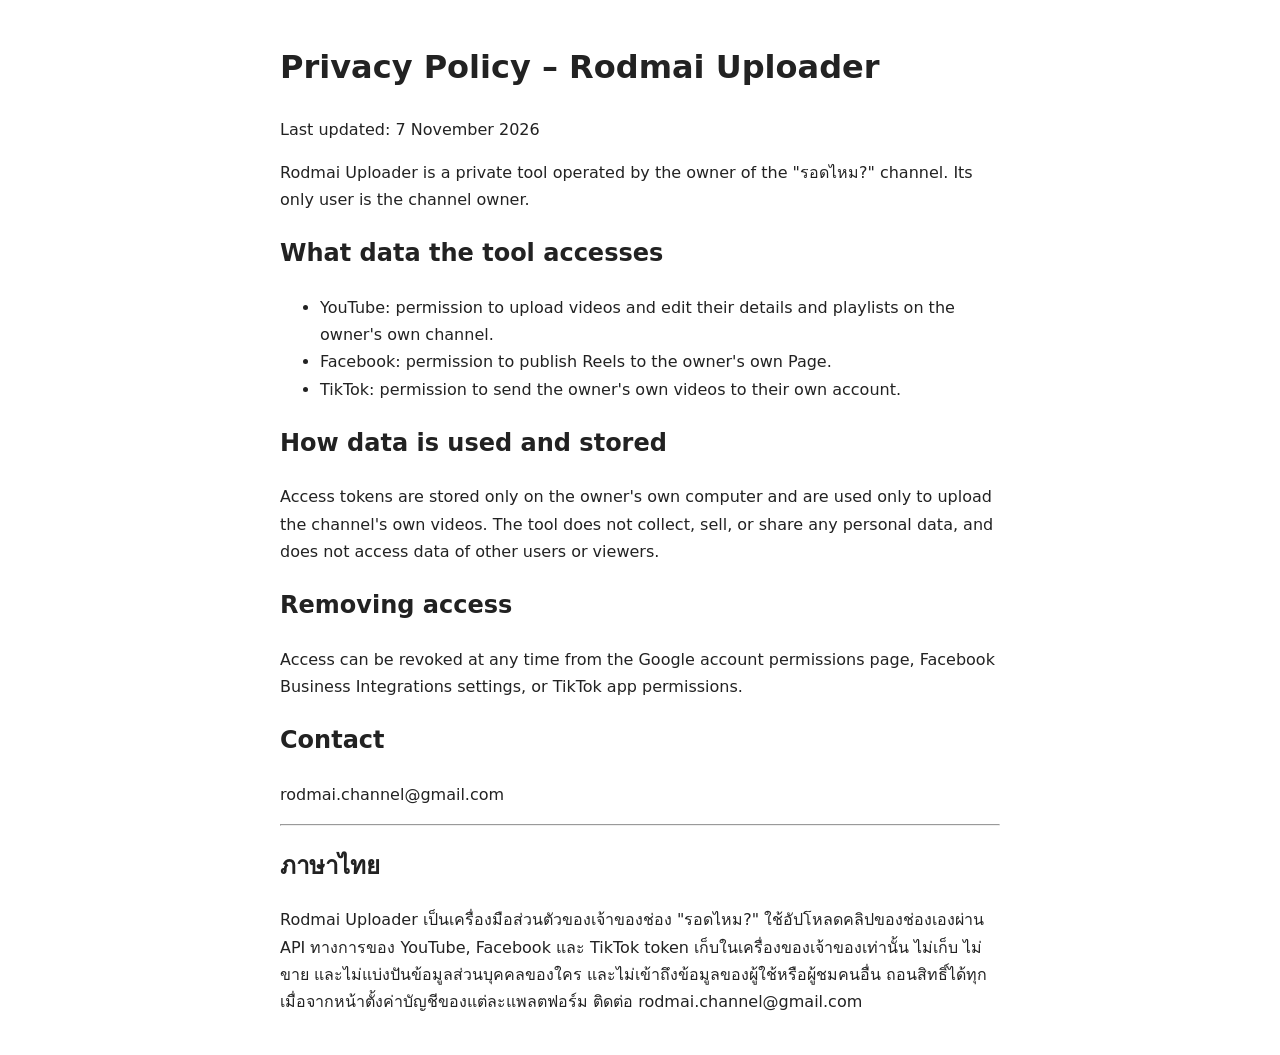
==== privacy.html @ 2d55fa7a "Add files via upload" ====
<!doctype html><html lang="th"><head><meta charset="utf-8"><meta name="viewport" content="width=device-width,initial-scale=1"><title>Privacy Policy – Rodmai Uploader</title>
<style>body{font-family:system-ui,sans-serif;max-width:720px;margin:40px auto;padding:0 16px;line-height:1.7;color:#222}</style></head><body>
<h1>Privacy Policy – Rodmai Uploader</h1>
<p>Last updated: 7 November 2026</p>
<p>Rodmai Uploader is a private tool operated by the owner of the "รอดไหม?" channel. Its only user is the channel owner.</p>
<h2>What data the tool accesses</h2>
<ul><li>YouTube: permission to upload videos and edit their details and playlists on the owner's own channel.</li>
<li>Facebook: permission to publish Reels to the owner's own Page.</li>
<li>TikTok: permission to send the owner's own videos to their own account.</li></ul>
<h2>How data is used and stored</h2>
<p>Access tokens are stored only on the owner's own computer and are used only to upload the channel's own videos. The tool does not collect, sell, or share any personal data, and does not access data of other users or viewers.</p>
<h2>Removing access</h2>
<p>Access can be revoked at any time from the Google account permissions page, Facebook Business Integrations settings, or TikTok app permissions.</p>
<h2>Contact</h2><p>rodmai.channel@gmail.com</p>
<hr><h2>ภาษาไทย</h2>
<p>Rodmai Uploader เป็นเครื่องมือส่วนตัวของเจ้าของช่อง "รอดไหม?" ใช้อัปโหลดคลิปของช่องเองผ่าน API ทางการของ YouTube, Facebook และ TikTok token เก็บในเครื่องของเจ้าของเท่านั้น ไม่เก็บ ไม่ขาย และไม่แบ่งปันข้อมูลส่วนบุคคลของใคร และไม่เข้าถึงข้อมูลของผู้ใช้หรือผู้ชมคนอื่น ถอนสิทธิ์ได้ทุกเมื่อจากหน้าตั้งค่าบัญชีของแต่ละแพลตฟอร์ม ติดต่อ rodmai.channel@gmail.com</p>
</body></html>
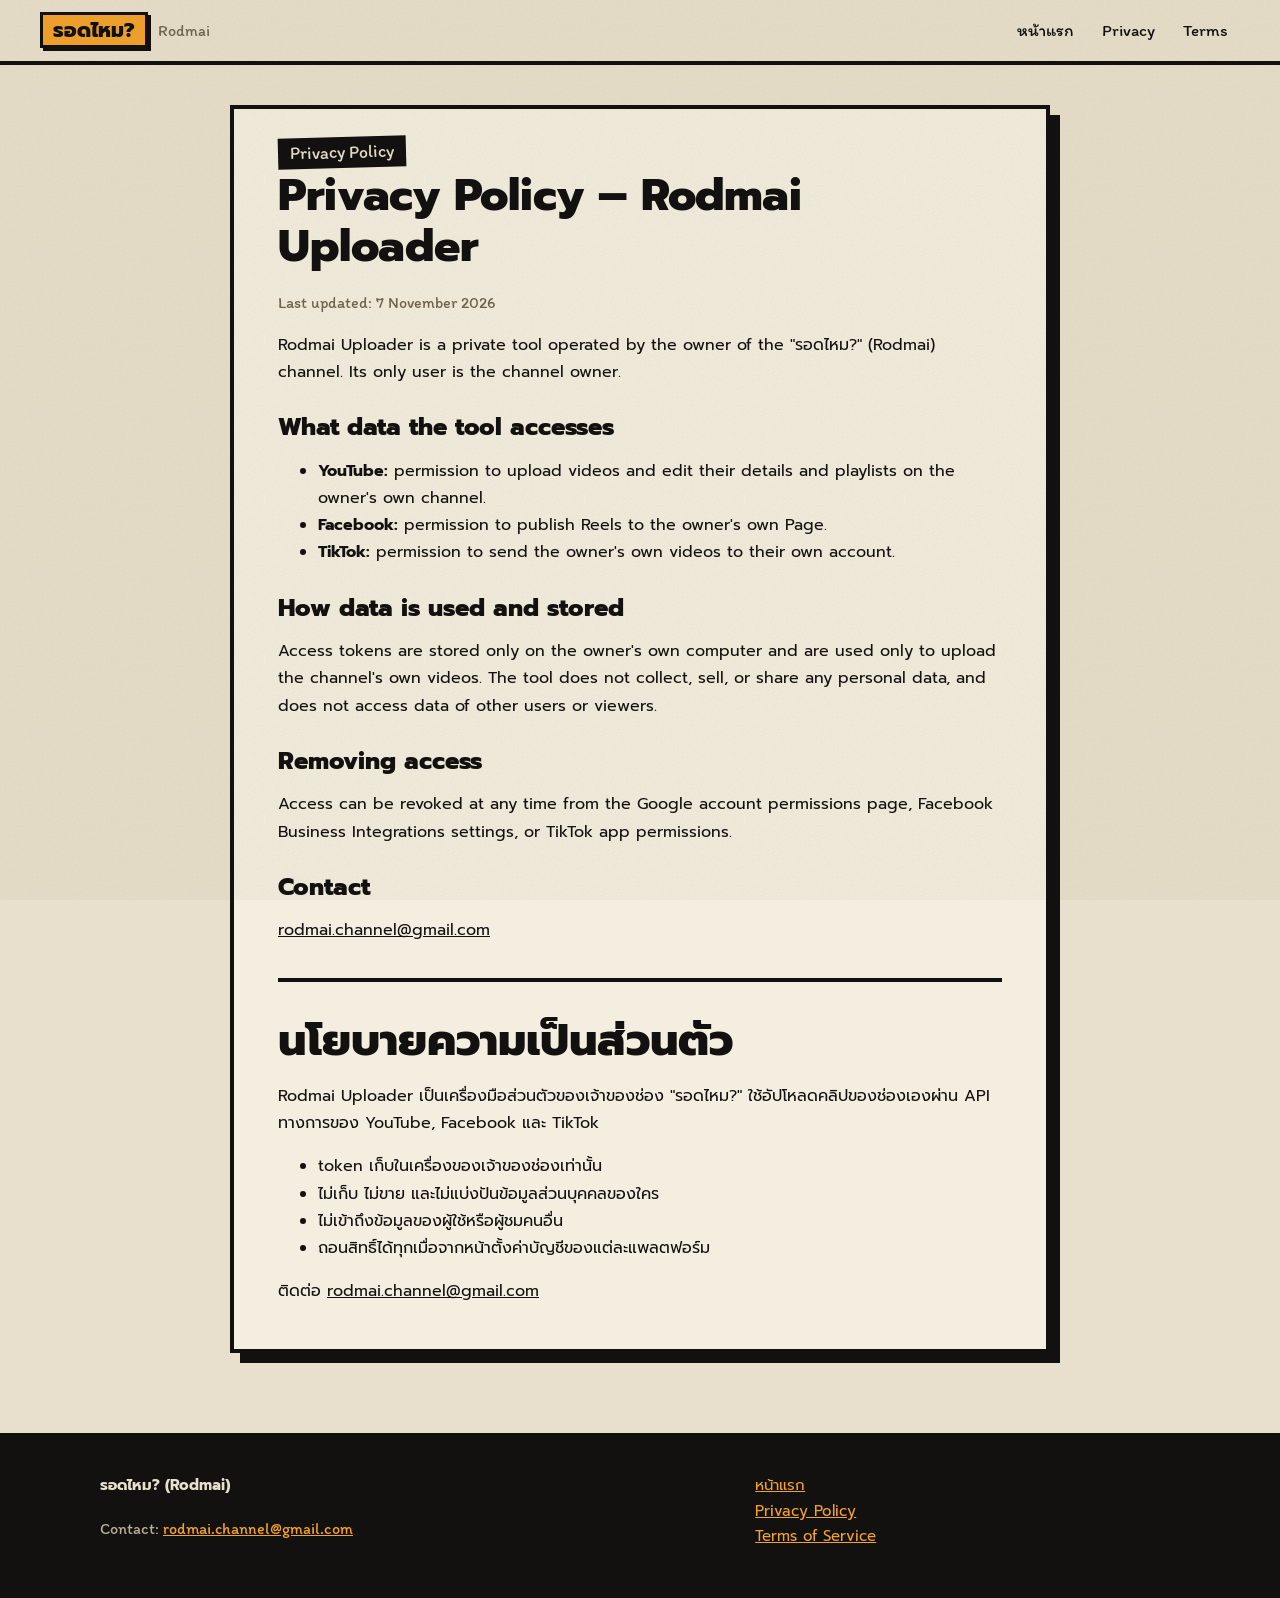
==== commit f948630d: "Update site 2026-11-07" ====
--- a/privacy.html
+++ b/privacy.html
@@ -1,17 +1,29 @@
-<!doctype html><html lang="th"><head><meta charset="utf-8"><meta name="viewport" content="width=device-width,initial-scale=1"><title>Privacy Policy – Rodmai Uploader</title>
-<style>body{font-family:system-ui,sans-serif;max-width:720px;margin:40px auto;padding:0 16px;line-height:1.7;color:#222}</style></head><body>
+<!doctype html>
+<html lang="th"><head><meta charset="utf-8"><meta name="viewport" content="width=device-width,initial-scale=1">
+<title>Privacy Policy · Rodmai Uploader</title>
+<link rel="preconnect" href="https://fonts.googleapis.com"><link rel="preconnect" href="https://fonts.gstatic.com" crossorigin>
+<link href="https://fonts.googleapis.com/css2?family=Itim&family=Prompt:wght@400;600;800&display=swap" rel="stylesheet">
+<link rel="stylesheet" href="style.css?v=3"><link rel="icon" href="data:image/svg+xml,%3Csvg xmlns='http://www.w3.org/2000/svg' viewBox='0 0 100 100'%3E%3Crect x='6' y='6' width='88' height='88' fill='%23F2A32C' stroke='%2312110F' stroke-width='8'/%3E%3Ctext x='50' y='72' text-anchor='middle' font-size='64' font-weight='800' font-family='sans-serif' fill='%2312110F'%3E%3F%3C/text%3E%3C/svg%3E"></head><body>
+<nav class="nav"><a class="brand" href="index.html"><span class="chip">รอดไหม?</span><span class="sub">Rodmai</span></a><ul><li><a href="index.html">หน้าแรก</a></li><li><a href="privacy.html">Privacy</a></li><li><a href="terms.html">Terms</a></li></ul></nav>
+<div class="page-pad"><article class="doc">
+<span class="kicker">Privacy Policy</span>
 <h1>Privacy Policy – Rodmai Uploader</h1>
-<p>Last updated: 7 November 2026</p>
-<p>Rodmai Uploader is a private tool operated by the owner of the "รอดไหม?" channel. Its only user is the channel owner.</p>
+<p class="date">Last updated: 7 November 2026</p>
+<p>Rodmai Uploader is a private tool operated by the owner of the "รอดไหม?" (Rodmai) channel. Its only user is the channel owner.</p>
 <h2>What data the tool accesses</h2>
-<ul><li>YouTube: permission to upload videos and edit their details and playlists on the owner's own channel.</li>
-<li>Facebook: permission to publish Reels to the owner's own Page.</li>
-<li>TikTok: permission to send the owner's own videos to their own account.</li></ul>
+<ul><li><b>YouTube:</b> permission to upload videos and edit their details and playlists on the owner's own channel.</li>
+<li><b>Facebook:</b> permission to publish Reels to the owner's own Page.</li>
+<li><b>TikTok:</b> permission to send the owner's own videos to their own account.</li></ul>
 <h2>How data is used and stored</h2>
 <p>Access tokens are stored only on the owner's own computer and are used only to upload the channel's own videos. The tool does not collect, sell, or share any personal data, and does not access data of other users or viewers.</p>
 <h2>Removing access</h2>
 <p>Access can be revoked at any time from the Google account permissions page, Facebook Business Integrations settings, or TikTok app permissions.</p>
-<h2>Contact</h2><p>rodmai.channel@gmail.com</p>
-<hr><h2>ภาษาไทย</h2>
-<p>Rodmai Uploader เป็นเครื่องมือส่วนตัวของเจ้าของช่อง "รอดไหม?" ใช้อัปโหลดคลิปของช่องเองผ่าน API ทางการของ YouTube, Facebook และ TikTok token เก็บในเครื่องของเจ้าของเท่านั้น ไม่เก็บ ไม่ขาย และไม่แบ่งปันข้อมูลส่วนบุคคลของใคร และไม่เข้าถึงข้อมูลของผู้ใช้หรือผู้ชมคนอื่น ถอนสิทธิ์ได้ทุกเมื่อจากหน้าตั้งค่าบัญชีของแต่ละแพลตฟอร์ม ติดต่อ rodmai.channel@gmail.com</p>
+<h2>Contact</h2><p><a href="mailto:rodmai.channel@gmail.com">rodmai.channel@gmail.com</a></p>
+<hr>
+<h1>นโยบายความเป็นส่วนตัว</h1>
+<p>Rodmai Uploader เป็นเครื่องมือส่วนตัวของเจ้าของช่อง "รอดไหม?" ใช้อัปโหลดคลิปของช่องเองผ่าน API ทางการของ YouTube, Facebook และ TikTok</p>
+<ul><li>token เก็บในเครื่องของเจ้าของช่องเท่านั้น</li><li>ไม่เก็บ ไม่ขาย และไม่แบ่งปันข้อมูลส่วนบุคคลของใคร</li><li>ไม่เข้าถึงข้อมูลของผู้ใช้หรือผู้ชมคนอื่น</li><li>ถอนสิทธิ์ได้ทุกเมื่อจากหน้าตั้งค่าบัญชีของแต่ละแพลตฟอร์ม</li></ul>
+<p>ติดต่อ <a href="mailto:rodmai.channel@gmail.com">rodmai.channel@gmail.com</a></p>
+</article></div>
+<footer><div class="wrap"><div><b>รอดไหม? (Rodmai)</b><p class="note">Contact: <a href="mailto:rodmai.channel@gmail.com">rodmai.channel@gmail.com</a></p></div><div><a href="index.html">หน้าแรก</a><br><a href="privacy.html">Privacy Policy</a><br><a href="terms.html">Terms of Service</a></div></div></footer>
 </body></html>
--- a/style.css
+++ b/style.css
@@ -0,0 +1,112 @@
+:root {
+  --paper: #E8E0CC; --paper2: #F3EEDF; --ink: #12110F; --amber: #F2A32C; --orange: #E2702A;
+  --teal: #1F8C80; --green: #5E9E6A; --red: #C8362B; --navy: #141B38; --yellow: #F2C84B; --mute: #6f6650;
+  --hand: 'Itim', system-ui, sans-serif; --bold: 'Prompt', system-ui, sans-serif;
+}
+* { box-sizing: border-box; }
+html { scroll-behavior: smooth; }
+body { margin: 0; background: var(--paper); color: var(--ink); font-family: var(--bold); font-weight: 400; line-height: 1.7; -webkit-font-smoothing: antialiased; }
+body::before { /* เม็ดกระดาษ */
+  content: ""; position: fixed; inset: 0; pointer-events: none; z-index: 50; opacity: .22; mix-blend-mode: multiply;
+  background-image: url("data:image/svg+xml,%3Csvg xmlns='http://www.w3.org/2000/svg' width='160' height='160'%3E%3Cfilter id='n'%3E%3CfeTurbulence type='fractalNoise' baseFrequency='.9' numOctaves='2' stitchTiles='stitch'/%3E%3CfeColorMatrix values='0 0 0 0 .3 0 0 0 0 .25 0 0 0 0 .15 0 0 0 .5 0'/%3E%3C/filter%3E%3Crect width='160' height='160' filter='url(%23n)'/%3E%3C/svg%3E");
+}
+a { color: inherit; }
+img, svg { display: block; }
+
+/* แถบบน */
+.nav { position: sticky; top: 0; z-index: 40; display: flex; align-items: center; justify-content: space-between; gap: 12px;
+  padding: 10px clamp(16px, 4vw, 40px); background: var(--paper); border-bottom: 4px solid var(--ink); }
+.brand { display: flex; align-items: center; gap: 10px; text-decoration: none; }
+.brand .chip { background: var(--amber); border: 3px solid var(--ink); padding: 0 10px; font-weight: 800; font-size: 20px; line-height: 1.5; box-shadow: 3px 3px 0 var(--ink); }
+.brand .sub { font-family: var(--hand); font-size: 16px; color: var(--mute); }
+.nav ul { display: flex; gap: 4px; list-style: none; margin: 0; padding: 0; }
+.nav ul a { display: block; padding: 4px 10px; text-decoration: none; font-family: var(--hand); font-size: 17px; border: 2px solid transparent; }
+.nav ul a:hover { border-color: var(--ink); background: var(--paper2); }
+@media (max-width: 640px) { .nav ul { display: none; } }
+
+/* ฉากเปิด */
+.hero { position: relative; height: min(88vh, 820px); min-height: 520px; background: var(--navy); overflow: hidden; border-bottom: 6px solid var(--ink); }
+.hero canvas { position: absolute; inset: 0; width: 100%; height: 100%; display: block; cursor: crosshair; }
+.hero .fallback { position: absolute; inset: 0; background: radial-gradient(circle at 60% 55%, #6b4a1c 0, #1b2140 32%, var(--navy) 60%); }
+.hero-copy { position: absolute; left: clamp(16px, 6vw, 80px); bottom: clamp(28px, 9vh, 90px); right: 16px; max-width: 640px; pointer-events: none; }
+.hero h1 { margin: 0; font-weight: 800; font-size: clamp(64px, 13vw, 150px); line-height: 1; color: var(--paper);
+  -webkit-text-stroke: 3px var(--ink); paint-order: stroke fill; text-shadow: 6px 6px 0 var(--ink); letter-spacing: -1px; }
+.hero h1 span { color: var(--amber); }
+.hero p { font-family: var(--hand); font-size: clamp(19px, 2.4vw, 26px); color: var(--paper); margin: 14px 0 22px; text-shadow: 2px 2px 0 var(--ink); }
+.hint { position: absolute; right: 16px; top: 14px; font-family: var(--hand); color: #c9bfa6; font-size: 15px; opacity: .8; pointer-events: none; }
+.btns { display: flex; flex-wrap: wrap; gap: 12px; pointer-events: auto; }
+.btn { display: inline-flex; align-items: center; gap: 8px; padding: 8px 18px; border: 3px solid var(--ink); background: var(--paper);
+  font-weight: 600; font-size: 17px; text-decoration: none; box-shadow: 5px 5px 0 var(--ink); transition: transform .12s, box-shadow .12s; }
+.btn:hover { transform: translate(-2px, -2px); box-shadow: 7px 7px 0 var(--ink); }
+.btn:active { transform: translate(3px, 3px); box-shadow: 2px 2px 0 var(--ink); }
+.btn.yt { background: var(--red); color: var(--paper); }
+.btn.fb { background: var(--teal); color: var(--paper); }
+
+/* เนื้อหา */
+main { position: relative; }
+section { padding: clamp(48px, 8vw, 96px) clamp(16px, 5vw, 48px); }
+.wrap { max-width: 1080px; margin: 0 auto; }
+.kicker { display: inline-block; font-family: var(--hand); font-size: 18px; background: var(--ink); color: var(--paper); padding: 0 12px; transform: rotate(-1.5deg); }
+h2 { font-weight: 800; font-size: clamp(32px, 5vw, 52px); line-height: 1.15; margin: 14px 0 18px; }
+h3 { font-weight: 600; font-size: 22px; line-height: 1.3; margin: 0 0 6px; }
+.lead { font-family: var(--hand); font-size: clamp(19px, 2.2vw, 24px); max-width: 760px; }
+.dark { background: var(--navy); color: var(--paper); border-top: 6px solid var(--ink); border-bottom: 6px solid var(--ink); }
+.dark .kicker { background: var(--amber); color: var(--ink); }
+
+.grid { display: grid; gap: 22px; grid-template-columns: repeat(auto-fit, minmax(240px, 1fr)); margin-top: 28px; }
+.card { position: relative; background: var(--paper2); border: 4px solid var(--ink); box-shadow: 8px 8px 0 var(--ink); padding: 20px; color: var(--ink);
+  transition: transform .2s ease, box-shadow .2s ease; transform-style: preserve-3d; will-change: transform; }
+.card:hover { box-shadow: 12px 12px 0 var(--ink); }
+.card .ico { width: 64px; height: 64px; margin-bottom: 10px; }
+.card p { margin: 0; color: #3b362c; }
+.tag { display: inline-block; font-family: var(--hand); font-size: 15px; border: 2px solid var(--ink); padding: 0 8px; margin-top: 12px; background: var(--paper); }
+
+.series { display: grid; gap: 26px; grid-template-columns: 1.3fr 1fr; align-items: stretch; margin-top: 28px; }
+@media (max-width: 800px) { .series { grid-template-columns: 1fr; } }
+.poster { position: relative; min-height: 300px; border: 4px solid var(--ink); box-shadow: 8px 8px 0 var(--ink); overflow: hidden;
+  background: radial-gradient(circle at 70% 70%, rgba(242,163,44,.95) 0, rgba(226,112,42,.6) 14%, #1b2140 34%, #0c1024 70%); }
+.poster svg { position: absolute; inset: auto 0 0 0; width: 100%; height: auto; }
+.poster .title { position: absolute; left: 20px; top: 16px; color: var(--paper); font-weight: 800; font-size: clamp(34px, 5vw, 54px); line-height: 1.05; text-shadow: 4px 4px 0 var(--ink); }
+.poster .title small { display: block; font-family: var(--hand); font-weight: 400; font-size: 20px; color: var(--amber); text-shadow: 2px 2px 0 var(--ink); }
+.eps { display: grid; grid-template-columns: repeat(3, 1fr); gap: 10px; margin: 16px 0; }
+.eps span { border: 3px solid var(--ink); background: var(--paper2); color: var(--ink); text-align: center; font-weight: 600; font-size: 14px; line-height: 1.35; padding: 6px 4px; box-shadow: 3px 3px 0 var(--ink); }
+.eps span:nth-child(1) { background: var(--amber); }
+.soon { border: 4px dashed var(--paper); padding: 18px; margin-top: 18px; font-family: var(--hand); font-size: 19px; }
+
+.list { counter-reset: n; display: grid; gap: 14px; grid-template-columns: repeat(auto-fit, minmax(300px, 1fr)); margin-top: 28px; padding: 0; list-style: none; }
+.list li { counter-increment: n; display: flex; align-items: center; gap: 14px; background: var(--paper2); border: 3px solid var(--ink); box-shadow: 5px 5px 0 var(--ink); padding: 10px 14px; transition: transform .15s; }
+.list li:hover { transform: translate(-2px, -2px) rotate(-.4deg); }
+.list li::before { content: counter(n, decimal-leading-zero); font-weight: 800; font-size: 22px; background: var(--ink); color: var(--amber); padding: 0 8px; flex: none; }
+.list li svg { width: 46px; height: 46px; flex: none; }
+
+.steps { display: grid; grid-template-columns: repeat(auto-fit, minmax(220px, 1fr)); gap: 0; margin-top: 30px; border: 4px solid var(--ink); box-shadow: 8px 8px 0 var(--ink); }
+.steps div { padding: 22px; background: var(--paper2); color: var(--ink); border-right: 4px solid var(--ink); }
+.steps div:last-child { border-right: 0; }
+@media (max-width: 720px) { .steps div { border-right: 0; border-bottom: 4px solid var(--ink); } .steps div:last-child { border-bottom: 0; } }
+.steps b { display: block; font-size: 44px; font-weight: 800; color: var(--orange); line-height: 1; -webkit-text-stroke: 2px var(--ink); }
+
+.follow { display: flex; flex-wrap: wrap; gap: 16px; margin-top: 26px; }
+
+footer { background: var(--ink); color: var(--paper); padding: 40px clamp(16px, 5vw, 48px); font-size: 15px; }
+footer .wrap { display: grid; gap: 18px; grid-template-columns: 1.5fr 1fr; }
+@media (max-width: 720px) { footer .wrap { grid-template-columns: 1fr; } }
+footer a { color: var(--amber); }
+footer .note { color: #b9b09a; font-family: var(--hand); font-size: 16px; }
+
+/* หน้าเอกสาร */
+.doc { max-width: 820px; margin: 40px auto; padding: 28px clamp(18px, 4vw, 44px); background: var(--paper2); border: 4px solid var(--ink); box-shadow: 10px 10px 0 var(--ink); }
+.doc h1 { font-weight: 800; font-size: clamp(30px, 5vw, 44px); line-height: 1.15; margin: 4px 0 6px; }
+.doc h2 { font-size: 24px; margin: 28px 0 6px; }
+.doc .date { font-family: var(--hand); color: var(--mute); }
+.doc hr { border: 0; border-top: 4px solid var(--ink); margin: 34px 0; }
+.page-pad { padding: 0 16px 40px; }
+
+/* ปรากฏตอนเลื่อน */
+.reveal { opacity: 0; transform: translateY(26px); transition: opacity .6s ease, transform .6s ease; }
+.reveal.in { opacity: 1; transform: none; }
+@media (prefers-reduced-motion: reduce) { .reveal { opacity: 1; transform: none; transition: none; } html { scroll-behavior: auto; } }
+.hero::after { content: ""; position: absolute; inset: 0; pointer-events: none; background: linear-gradient(to top, rgba(8,10,22,.85) 0, rgba(8,10,22,.35) 38%, transparent 60%); }
+.hero-copy, .hint { z-index: 2; }
+.list li a { text-decoration: none; }
+.list li a:hover { text-decoration: underline; text-decoration-thickness: 3px; text-decoration-color: var(--amber); }
+.soon-tag { font-family: var(--hand); font-size: 14px; background: var(--amber); border: 2px solid var(--ink); padding: 0 6px; }
